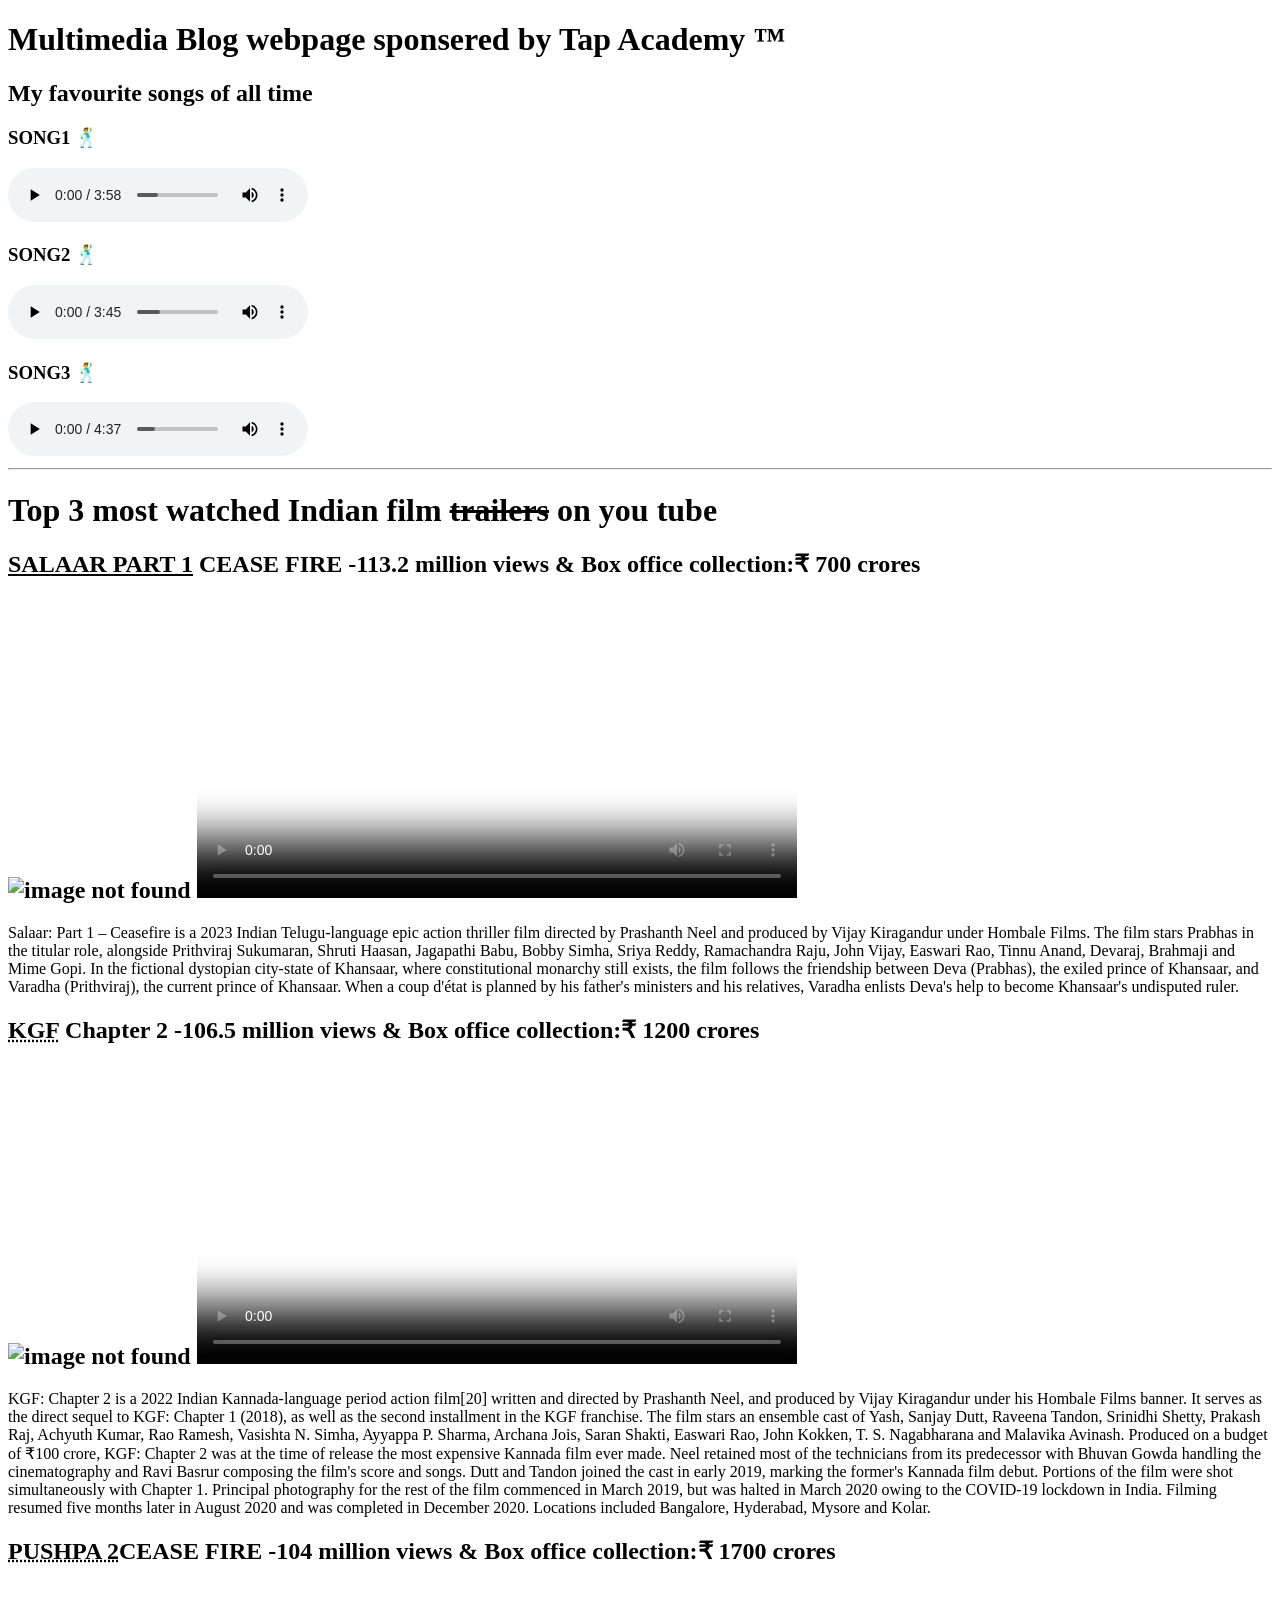
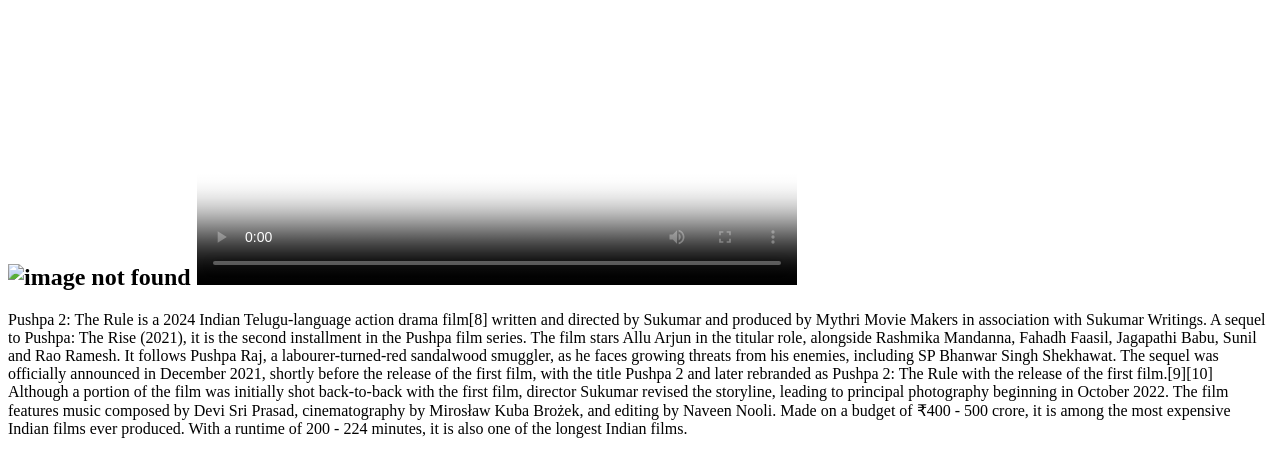
==== index.html @ 3ef05609 "file name changed" ====
<!doctype html>
<html lang="en">
  <head>
    <meta charset="UTF-8" />
    <meta name="viewport" content="width=device-width, initial-scale=1.0" />
    <title>HTML day1</title>
    <link rel="icon" href="./assets/image 4.jpg" />
  </head>
  <body>
    <h1>Multimedia Blog webpage sponsered by Tap Academy &trade;</h1>
    <h2>My favourite songs of all time</h2>
    <h3>SONG1 🕺</h3>
    <audio src="./assets/song 1.mp3" controls></audio>
    <h3>SONG2 🕺</h3>
    <audio src="./assets/song 2.mp3" controls></audio>
    <h3>SONG3 🕺</h3>
    <audio src="./assets/song 3.mp3" controls></audio>
    <hr />
    <h1>Top 3 most watched Indian film <del>trailers</del> on you tube</h1>
    <h2>
      <u>SALAAR PART 1</u> CEASE FIRE -113.2 million views & Box office
      collection:₹ 700 crores
    </h2>
    <h2>
      <img
        src="https://upload.wikimedia.org/wikipedia/en/a/a6/Salaar_Part_1_%E2%80%93_Ceasefire.jpg"
        height="300"
        width="250"
        alt="image not found"
      />
      <video
        poster="https://cdn.123telugu.com/content/wp-content/uploads/2023/12/Salaar-m-10.jpg"
        src="./assets/trailer 1.mp4"
        controls
        height="300"
        width="600"
      ></video>
    </h2>
    <p>
      Salaar: Part 1 – Ceasefire is a 2023 Indian Telugu-language epic action
      thriller film directed by Prashanth Neel and produced by Vijay Kiragandur
      under Hombale Films. The film stars Prabhas in the titular role, alongside
      Prithviraj Sukumaran, Shruti Haasan, Jagapathi Babu, Bobby Simha, Sriya
      Reddy, Ramachandra Raju, John Vijay, Easwari Rao, Tinnu Anand, Devaraj,
      Brahmaji and Mime Gopi. In the fictional dystopian city-state of Khansaar,
      where constitutional monarchy still exists, the film follows the
      friendship between Deva (Prabhas), the exiled prince of Khansaar, and
      Varadha (Prithviraj), the current prince of Khansaar. When a coup d'état
      is planned by his father's ministers and his relatives, Varadha enlists
      Deva's help to become Khansaar's undisputed ruler.
    </p>

    <h2>
      <abbr title="Kolar Gold Fields">KGF</abbr> Chapter 2 -106.5 million views
      & Box office collection:₹ 1200 crores
    </h2>
    <h2>
      <img
        src="https://m.media-amazon.com/images/S/pv-target-images/ef222e4c367082c8f94315fbf5b62d350547c5e2589a97f12d5414979c64a9fc.jpg"
        height="300"
        width="250"
        alt="image not found"
      />
      <video
        poster="https://assets.thehansindia.com/h-upload/2020/03/13/953682-kgf-chapter-2.webp"
        src="./assets/trailer 2.mp4"
        controls
        height="300"
        width="600"
      ></video>
    </h2>
    <p>
      KGF: Chapter 2 is a 2022 Indian Kannada-language period action film[20]
      written and directed by Prashanth Neel, and produced by Vijay Kiragandur
      under his Hombale Films banner. It serves as the direct sequel to KGF:
      Chapter 1 (2018), as well as the second installment in the KGF franchise.
      The film stars an ensemble cast of Yash, Sanjay Dutt, Raveena Tandon,
      Srinidhi Shetty, Prakash Raj, Achyuth Kumar, Rao Ramesh, Vasishta N.
      Simha, Ayyappa P. Sharma, Archana Jois, Saran Shakti, Easwari Rao, John
      Kokken, T. S. Nagabharana and Malavika Avinash. Produced on a budget of
      ₹100 crore, KGF: Chapter 2 was at the time of release the most expensive
      Kannada film ever made. Neel retained most of the technicians from its
      predecessor with Bhuvan Gowda handling the cinematography and Ravi Basrur
      composing the film's score and songs. Dutt and Tandon joined the cast in
      early 2019, marking the former's Kannada film debut. Portions of the film
      were shot simultaneously with Chapter 1. Principal photography for the
      rest of the film commenced in March 2019, but was halted in March 2020
      owing to the COVID-19 lockdown in India. Filming resumed five months later
      in August 2020 and was completed in December 2020. Locations included
      Bangalore, Hyderabad, Mysore and Kolar.
    </p>

    <h2>
      <abbr title="Pushpa 2 The Rule">PUSHPA 2</abbr>CEASE FIRE -104 million
      views & Box office collection:₹ 1700 crores
    </h2>
    <h2>
      <img
        src="https://m.media-amazon.com/images/M/MV5BZjllNTdiM2QtYjQ0Ni00ZGM1LWFlYmUtNWY0YjMzYWIxOTYxXkEyXkFqcGc@._V1_.jpg"
        height="300"
        width="250"
        alt="image not found"
      />
      <video
        poster="https://cdn.bollywoodbubble.com/wp-content/uploads/2024/11/pushpa-2-screen-worldwide.jpg"
        src="./assets/trailer 3.mp4"
        controls
        height="300"
        width="600"
      ></video>
    </h2>
    <p>
      Pushpa 2: The Rule is a 2024 Indian Telugu-language action drama film[8]
      written and directed by Sukumar and produced by Mythri Movie Makers in
      association with Sukumar Writings. A sequel to Pushpa: The Rise (2021), it
      is the second installment in the Pushpa film series. The film stars Allu
      Arjun in the titular role, alongside Rashmika Mandanna, Fahadh Faasil,
      Jagapathi Babu, Sunil and Rao Ramesh. It follows Pushpa Raj, a
      labourer-turned-red sandalwood smuggler, as he faces growing threats from
      his enemies, including SP Bhanwar Singh Shekhawat. The sequel was
      officially announced in December 2021, shortly before the release of the
      first film, with the title Pushpa 2 and later rebranded as Pushpa 2: The
      Rule with the release of the first film.[9][10] Although a portion of the
      film was initially shot back-to-back with the first film, director Sukumar
      revised the storyline, leading to principal photography beginning in
      October 2022. The film features music composed by Devi Sri Prasad,
      cinematography by Mirosław Kuba Brożek, and editing by Naveen Nooli. Made
      on a budget of ₹400 - 500 crore, it is among the most expensive Indian
      films ever produced. With a runtime of 200 - 224 minutes, it is also one
      of the longest Indian films.
    </p>
  </body>
</html>
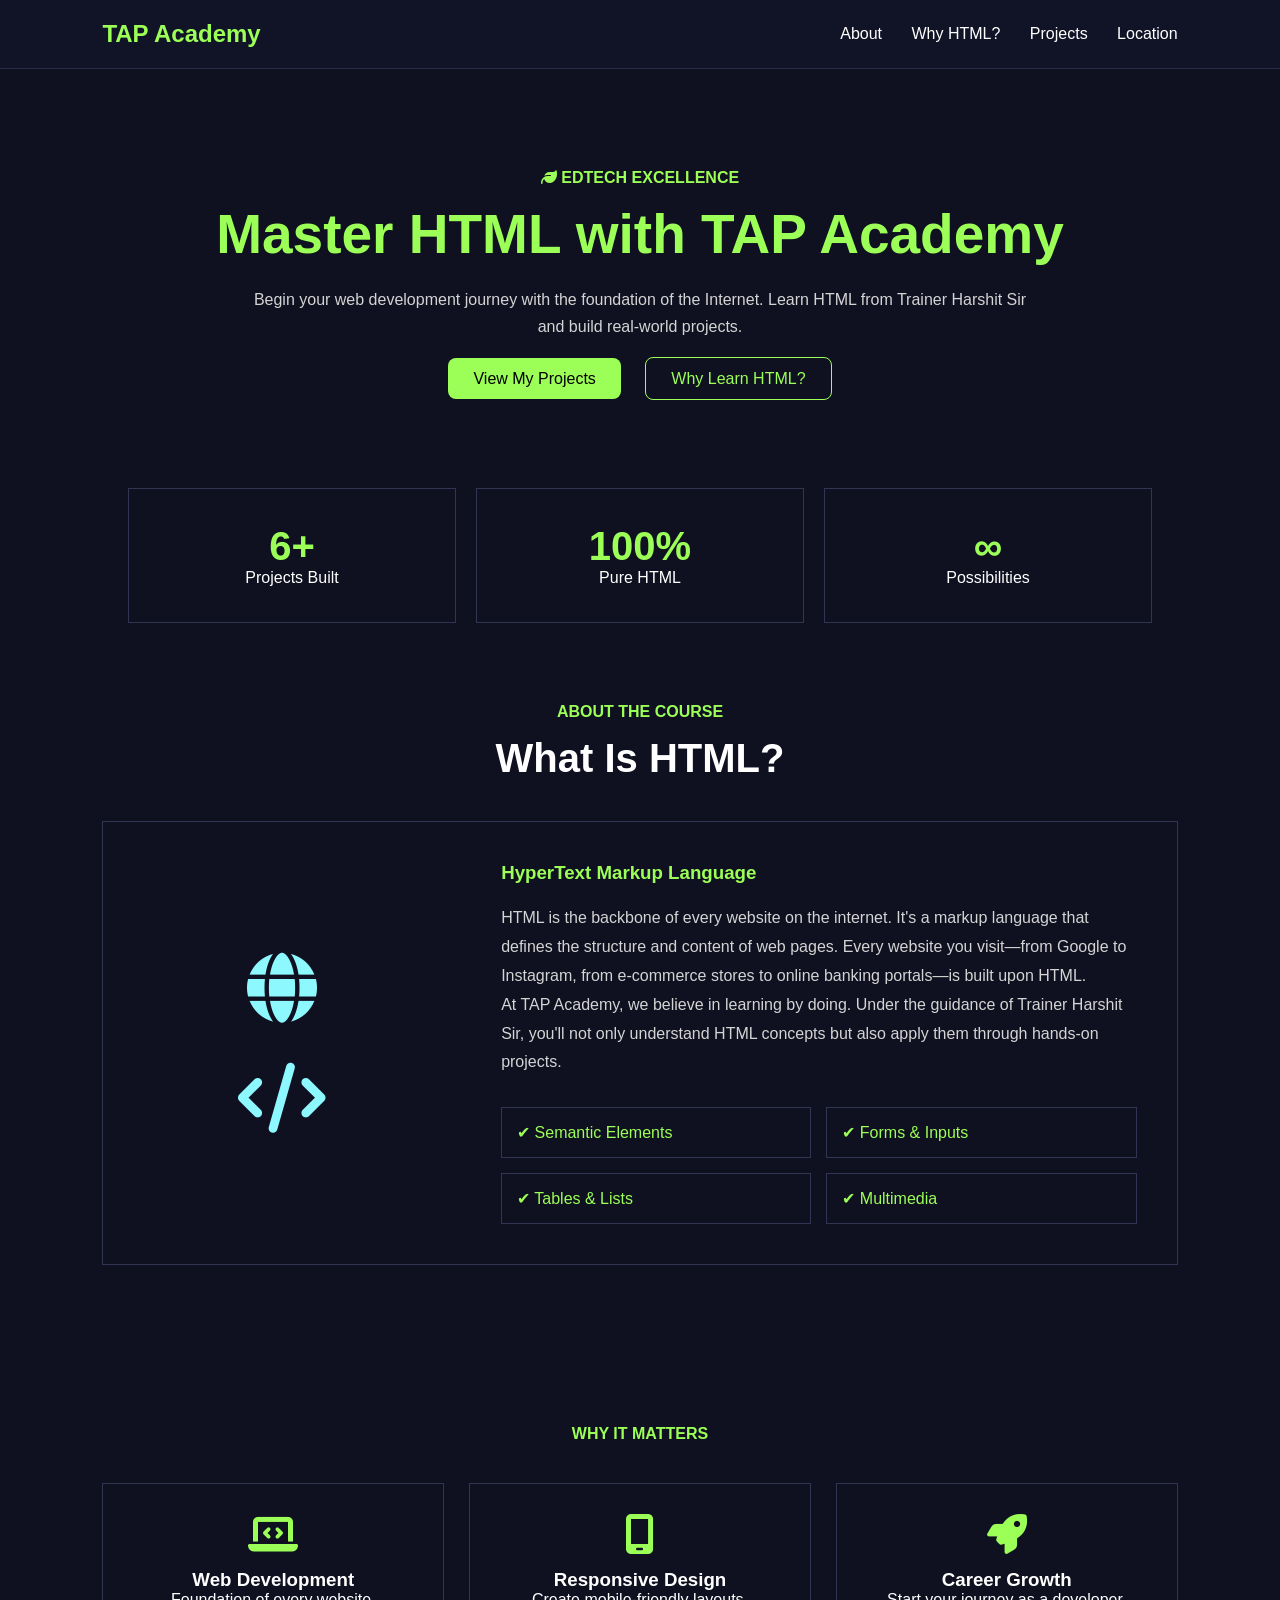
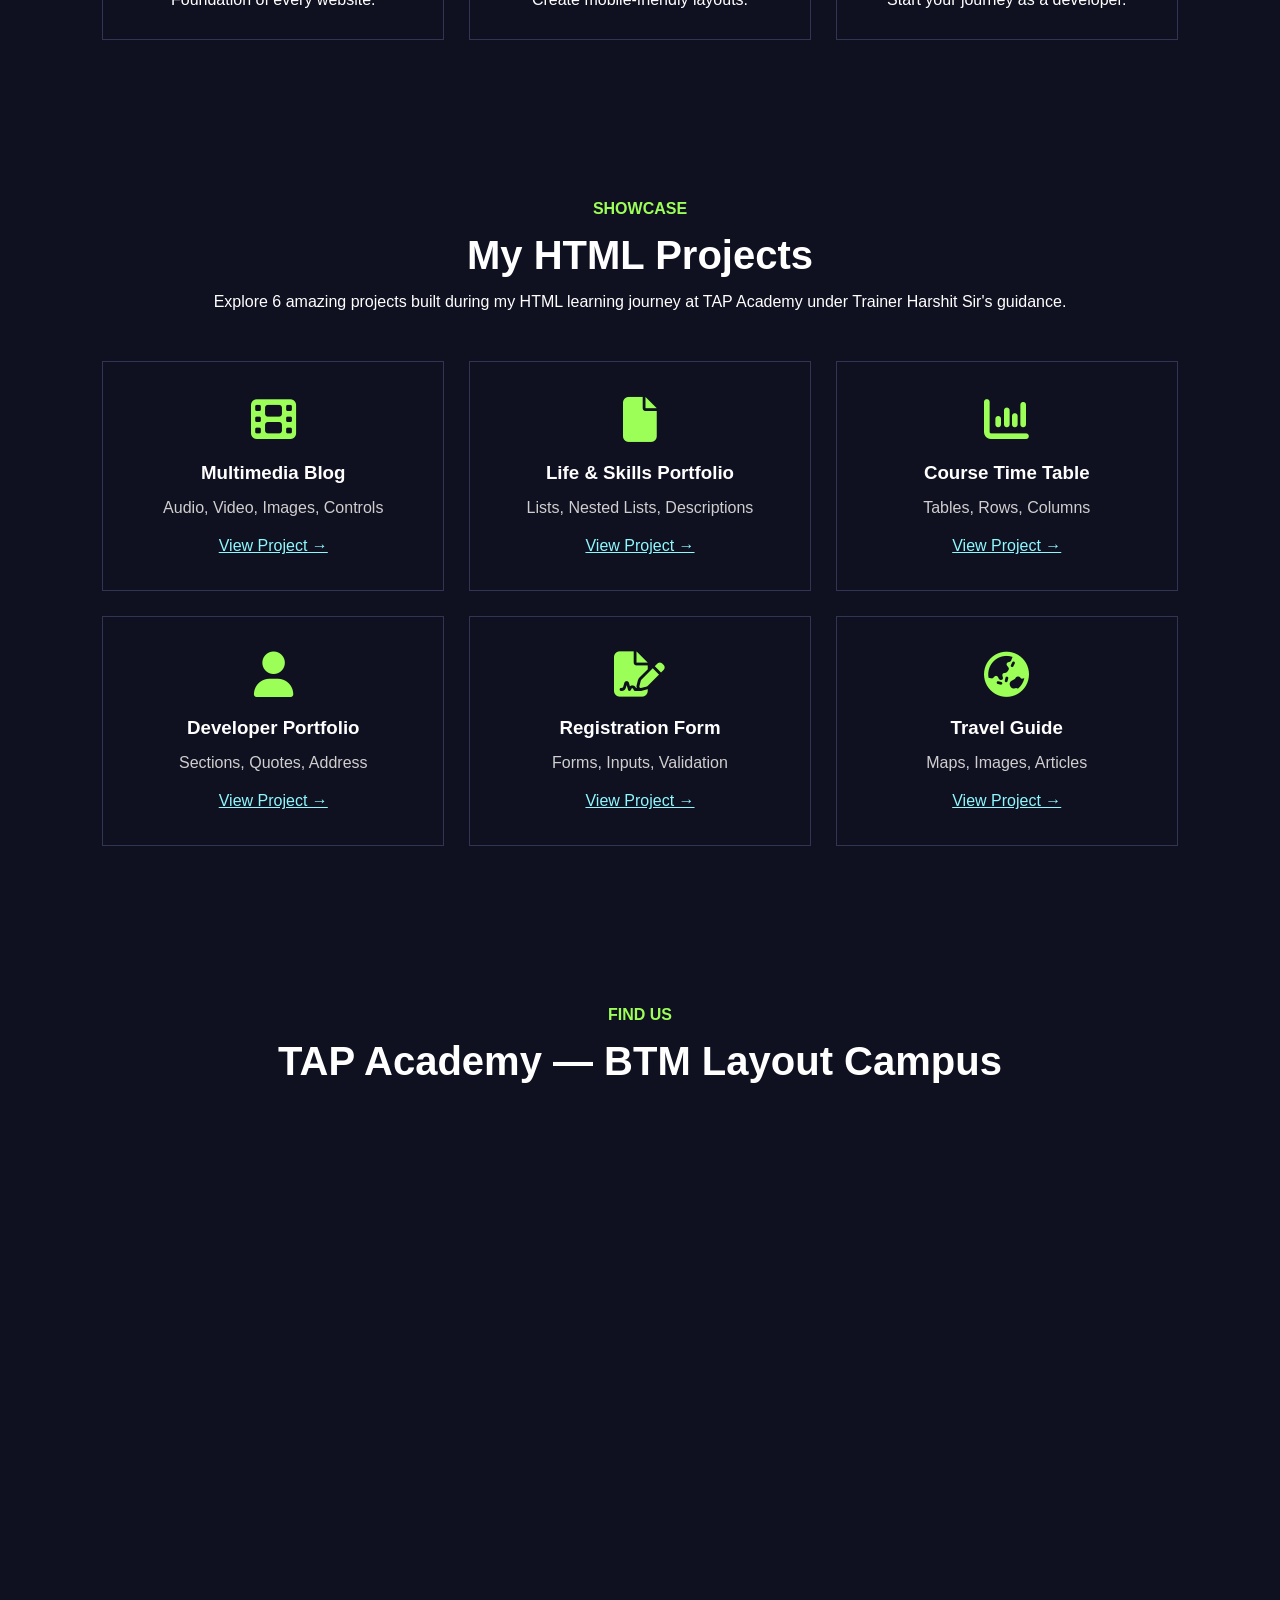
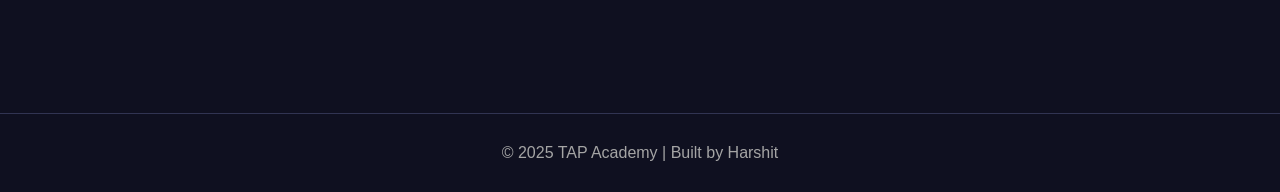
==== commit 3c99f2ad: "Changed the programs" ====
--- a/index.html
+++ b/index.html
@@ -3,131 +3,198 @@
   <head>
     <meta charset="UTF-8" />
     <meta name="viewport" content="width=device-width, initial-scale=1.0" />
-    <title>HTML day1</title>
-    <link rel="icon" href="./assets/image 4.jpg" />
+    <title>TAP Academy HTML Showcase</title>
+
+    <link rel="stylesheet" href="./CSS/index.css" />
+
+    <link
+      rel="stylesheet"
+      href="https://cdnjs.cloudflare.com/ajax/libs/font-awesome/6.5.0/css/all.min.css"
+    />
   </head>
+
   <body>
-    <h1>Multimedia Blog webpage sponsered by Tap Academy &trade;</h1>
-    <h2>My favourite songs of all time</h2>
-    <h3>SONG1 🕺</h3>
-    <audio src="./assets/song 1.mp3" controls></audio>
-    <h3>SONG2 🕺</h3>
-    <audio src="./assets/song 2.mp3" controls></audio>
-    <h3>SONG3 🕺</h3>
-    <audio src="./assets/song 3.mp3" controls></audio>
-    <hr />
-    <h1>Top 3 most watched Indian film <del>trailers</del> on you tube</h1>
-    <h2>
-      <u>SALAAR PART 1</u> CEASE FIRE -113.2 million views & Box office
-      collection:₹ 700 crores
-    </h2>
-    <h2>
-      <img
-        src="https://upload.wikimedia.org/wikipedia/en/a/a6/Salaar_Part_1_%E2%80%93_Ceasefire.jpg"
-        height="300"
-        width="250"
-        alt="image not found"
-      />
-      <video
-        poster="https://cdn.123telugu.com/content/wp-content/uploads/2023/12/Salaar-m-10.jpg"
-        src="./assets/trailer 1.mp4"
-        controls
-        height="300"
-        width="600"
-      ></video>
-    </h2>
-    <p>
-      Salaar: Part 1 – Ceasefire is a 2023 Indian Telugu-language epic action
-      thriller film directed by Prashanth Neel and produced by Vijay Kiragandur
-      under Hombale Films. The film stars Prabhas in the titular role, alongside
-      Prithviraj Sukumaran, Shruti Haasan, Jagapathi Babu, Bobby Simha, Sriya
-      Reddy, Ramachandra Raju, John Vijay, Easwari Rao, Tinnu Anand, Devaraj,
-      Brahmaji and Mime Gopi. In the fictional dystopian city-state of Khansaar,
-      where constitutional monarchy still exists, the film follows the
-      friendship between Deva (Prabhas), the exiled prince of Khansaar, and
-      Varadha (Prithviraj), the current prince of Khansaar. When a coup d'état
-      is planned by his father's ministers and his relatives, Varadha enlists
-      Deva's help to become Khansaar's undisputed ruler.
-    </p>
-
-    <h2>
-      <abbr title="Kolar Gold Fields">KGF</abbr> Chapter 2 -106.5 million views
-      & Box office collection:₹ 1200 crores
-    </h2>
-    <h2>
-      <img
-        src="https://m.media-amazon.com/images/S/pv-target-images/ef222e4c367082c8f94315fbf5b62d350547c5e2589a97f12d5414979c64a9fc.jpg"
-        height="300"
-        width="250"
-        alt="image not found"
-      />
-      <video
-        poster="https://assets.thehansindia.com/h-upload/2020/03/13/953682-kgf-chapter-2.webp"
-        src="./assets/trailer 2.mp4"
-        controls
-        height="300"
-        width="600"
-      ></video>
-    </h2>
-    <p>
-      KGF: Chapter 2 is a 2022 Indian Kannada-language period action film[20]
-      written and directed by Prashanth Neel, and produced by Vijay Kiragandur
-      under his Hombale Films banner. It serves as the direct sequel to KGF:
-      Chapter 1 (2018), as well as the second installment in the KGF franchise.
-      The film stars an ensemble cast of Yash, Sanjay Dutt, Raveena Tandon,
-      Srinidhi Shetty, Prakash Raj, Achyuth Kumar, Rao Ramesh, Vasishta N.
-      Simha, Ayyappa P. Sharma, Archana Jois, Saran Shakti, Easwari Rao, John
-      Kokken, T. S. Nagabharana and Malavika Avinash. Produced on a budget of
-      ₹100 crore, KGF: Chapter 2 was at the time of release the most expensive
-      Kannada film ever made. Neel retained most of the technicians from its
-      predecessor with Bhuvan Gowda handling the cinematography and Ravi Basrur
-      composing the film's score and songs. Dutt and Tandon joined the cast in
-      early 2019, marking the former's Kannada film debut. Portions of the film
-      were shot simultaneously with Chapter 1. Principal photography for the
-      rest of the film commenced in March 2019, but was halted in March 2020
-      owing to the COVID-19 lockdown in India. Filming resumed five months later
-      in August 2020 and was completed in December 2020. Locations included
-      Bangalore, Hyderabad, Mysore and Kolar.
-    </p>
-
-    <h2>
-      <abbr title="Pushpa 2 The Rule">PUSHPA 2</abbr>CEASE FIRE -104 million
-      views & Box office collection:₹ 1700 crores
-    </h2>
-    <h2>
-      <img
-        src="https://m.media-amazon.com/images/M/MV5BZjllNTdiM2QtYjQ0Ni00ZGM1LWFlYmUtNWY0YjMzYWIxOTYxXkEyXkFqcGc@._V1_.jpg"
-        height="300"
-        width="250"
-        alt="image not found"
-      />
-      <video
-        poster="https://cdn.bollywoodbubble.com/wp-content/uploads/2024/11/pushpa-2-screen-worldwide.jpg"
-        src="./assets/trailer 3.mp4"
-        controls
-        height="300"
-        width="600"
-      ></video>
-    </h2>
-    <p>
-      Pushpa 2: The Rule is a 2024 Indian Telugu-language action drama film[8]
-      written and directed by Sukumar and produced by Mythri Movie Makers in
-      association with Sukumar Writings. A sequel to Pushpa: The Rise (2021), it
-      is the second installment in the Pushpa film series. The film stars Allu
-      Arjun in the titular role, alongside Rashmika Mandanna, Fahadh Faasil,
-      Jagapathi Babu, Sunil and Rao Ramesh. It follows Pushpa Raj, a
-      labourer-turned-red sandalwood smuggler, as he faces growing threats from
-      his enemies, including SP Bhanwar Singh Shekhawat. The sequel was
-      officially announced in December 2021, shortly before the release of the
-      first film, with the title Pushpa 2 and later rebranded as Pushpa 2: The
-      Rule with the release of the first film.[9][10] Although a portion of the
-      film was initially shot back-to-back with the first film, director Sukumar
-      revised the storyline, leading to principal photography beginning in
-      October 2022. The film features music composed by Devi Sri Prasad,
-      cinematography by Mirosław Kuba Brożek, and editing by Naveen Nooli. Made
-      on a budget of ₹400 - 500 crore, it is among the most expensive Indian
-      films ever produced. With a runtime of 200 - 224 minutes, it is also one
-      of the longest Indian films.
-    </p>
+    <!-- Navbar -->
+    <header>
+      <div class="logo">TAP Academy</div>
+
+      <nav>
+        <a href="#about">About</a>
+        <a href="#html">Why HTML?</a>
+        <a href="#projects">Projects</a>
+        <a href="#location">Location</a>
+      </nav>
+    </header>
+
+    <!-- Hero Section -->
+    <section class="hero" id="about">
+      <span class="badge">
+        <i class="fa-solid fa-leaf"></i> EDTECH EXCELLENCE
+      </span>
+
+      <h1>Master HTML with TAP Academy</h1>
+
+      <p>
+        Begin your web development journey with the foundation of the Internet.
+        Learn HTML from Trainer Harshit Sir and build real-world projects.
+      </p>
+
+      <div class="hero-buttons">
+        <a href="#projects" class="btn">View My Projects</a>
+        <a href="#html" class="btn-outline">Why Learn HTML?</a>
+      </div>
+    </section>
+
+    <!-- Stats -->
+    <section class="stats">
+      <div class="stat-card">
+        <h2>6+</h2>
+        <p>Projects Built</p>
+      </div>
+
+      <div class="stat-card">
+        <h2>100%</h2>
+        <p>Pure HTML</p>
+      </div>
+
+      <div class="stat-card">
+        <h2>∞</h2>
+        <p>Possibilities</p>
+      </div>
+    </section>
+
+    <!-- HTML Section -->
+    <section id="html" class="html-section">
+      <h4>ABOUT THE COURSE</h4>
+      <h2>What Is HTML?</h2>
+
+      <div class="html-container">
+        <div class="icon-box">
+          <i class="fa-solid fa-globe"></i>
+          <i class="fa-solid fa-code"></i>
+        </div>
+
+        <div class="content-box">
+          <h3>HyperText Markup Language</h3>
+
+          <p>
+            HTML is the backbone of every website on the internet. It's a markup
+            language that defines the structure and content of web pages. Every
+            website you visit—from Google to Instagram, from e-commerce stores
+            to online banking portals—is built upon HTML.
+          </p>
+
+          <p>
+            At TAP Academy, we believe in learning by doing. Under the guidance
+            of Trainer Harshit Sir, you'll not only understand HTML concepts but
+            also apply them through hands-on projects.
+          </p>
+
+          <div class="skills">
+            <div>✔ Semantic Elements</div>
+            <div>✔ Forms & Inputs</div>
+            <div>✔ Tables & Lists</div>
+            <div>✔ Multimedia</div>
+          </div>
+        </div>
+      </div>
+    </section>
+
+    <!-- Why HTML -->
+    <section class="why-section">
+      <h4>WHY IT MATTERS</h4>
+
+      <div class="why-grid">
+        <div class="why-card">
+          <i class="fa-solid fa-laptop-code"></i>
+          <h3>Web Development</h3>
+          <p>Foundation of every website.</p>
+        </div>
+
+        <div class="why-card">
+          <i class="fa-solid fa-mobile-screen"></i>
+          <h3>Responsive Design</h3>
+          <p>Create mobile-friendly layouts.</p>
+        </div>
+
+        <div class="why-card">
+          <i class="fa-solid fa-rocket"></i>
+          <h3>Career Growth</h3>
+          <p>Start your journey as a developer.</p>
+        </div>
+      </div>
+    </section>
+
+    <!-- Projects -->
+    <section class="projects" id="projects">
+      <h4>SHOWCASE</h4>
+      <h2>My HTML Projects</h2>
+
+      <p>
+        Explore 6 amazing projects built during my HTML learning journey at TAP
+        Academy under Trainer Harshit Sir's guidance.
+      </p>
+
+      <div class="project-grid">
+        <div class="project-card">
+          <i class="fa-solid fa-film"></i>
+          <h3>Multimedia Blog</h3>
+          <p>Audio, Video, Images, Controls</p>
+          <a href="./Project-1.html">View Project →</a>
+        </div>
+
+        <div class="project-card">
+          <i class="fa-solid fa-file"></i>
+          <h3>Life & Skills Portfolio</h3>
+          <p>Lists, Nested Lists, Descriptions</p>
+          <a href="./Project-2.html">View Project →</a>
+        </div>
+
+        <div class="project-card">
+          <i class="fa-solid fa-chart-column"></i>
+          <h3>Course Time Table</h3>
+          <p>Tables, Rows, Columns</p>
+          <a href="./Project-6.html">View Project →</a>
+        </div>
+
+        <div class="project-card">
+          <i class="fa-solid fa-user"></i>
+          <h3>Developer Portfolio</h3>
+          <p>Sections, Quotes, Address</p>
+          <a href="./Project-3.html">View Project →</a>
+        </div>
+
+        <div class="project-card">
+          <i class="fa-solid fa-file-signature"></i>
+          <h3>Registration Form</h3>
+          <p>Forms, Inputs, Validation</p>
+          <a href="./Project-5.html">View Project →</a>
+        </div>
+
+        <div class="project-card">
+          <i class="fa-solid fa-earth-asia"></i>
+          <h3>Travel Guide</h3>
+          <p>Maps, Images, Articles</p>
+          <a href="./Project-4.html">View Project →</a>
+        </div>
+      </div>
+    </section>
+
+    <!-- Location -->
+    <section class="location" id="location">
+      <h4>FIND US</h4>
+
+      <h2>TAP Academy — BTM Layout Campus</h2>
+
+      <iframe
+        src="https://maps.google.com/maps?q=Tap%20Academy%20BTM&t=&z=13&ie=UTF8&iwloc=&output=embed"
+        allowfullscreen=""
+      >
+      </iframe>
+    </section>
+
+    <footer>
+      <p>© 2025 TAP Academy | Built by Harshit</p>
+    </footer>
   </body>
 </html>
--- a/CSS/index.css
+++ b/CSS/index.css
@@ -0,0 +1,290 @@
+* {
+  margin: 0;
+  padding: 0;
+  box-sizing: border-box;
+  font-family:
+    Segoe UI,
+    sans-serif;
+}
+
+body {
+  background: #0f1020;
+  color: white;
+}
+
+/* Navbar */
+
+header {
+  display: flex;
+  justify-content: space-between;
+  align-items: center;
+  padding: 20px 8%;
+  border-bottom: 1px solid #2b2d45;
+  position: sticky;
+  top: 0;
+  background: #111327;
+  z-index: 1000;
+}
+
+.logo {
+  color: #9cff57;
+  font-size: 24px;
+  font-weight: bold;
+}
+
+nav a {
+  text-decoration: none;
+  color: white;
+  margin-left: 25px;
+  transition: 0.3s;
+}
+
+nav a:hover {
+  color: #9cff57;
+}
+
+/* Hero */
+
+.hero {
+  text-align: center;
+  padding: 100px 10%;
+}
+
+.badge {
+  color: #9cff57;
+  font-weight: bold;
+}
+
+.hero h1 {
+  margin-top: 15px;
+  font-size: 55px;
+  color: #9cff57;
+}
+
+.hero p {
+  max-width: 800px;
+  margin: 20px auto;
+  line-height: 1.7;
+  color: #d4d4d4;
+}
+
+.hero-buttons {
+  margin-top: 30px;
+}
+
+.btn,
+.btn-outline {
+  padding: 12px 25px;
+  text-decoration: none;
+  border-radius: 8px;
+  margin: 10px;
+}
+
+.btn {
+  background: #9cff57;
+  color: black;
+}
+
+.btn-outline {
+  border: 1px solid #9cff57;
+  color: #9cff57;
+}
+
+/* Stats */
+
+.stats {
+  width: 80%;
+  margin: auto;
+  display: grid;
+  grid-template-columns: repeat(3, 1fr);
+  gap: 20px;
+}
+
+.stat-card {
+  border: 1px solid #313452;
+  text-align: center;
+  padding: 35px;
+}
+
+.stat-card h2 {
+  color: #9cff57;
+  font-size: 40px;
+}
+
+/* HTML Section */
+
+.html-section {
+  padding: 80px 8%;
+}
+
+.html-section h4,
+.projects h4,
+.location h4,
+.why-section h4 {
+  text-align: center;
+  color: #9cff57;
+}
+
+.html-section h2,
+.projects h2,
+.location h2 {
+  text-align: center;
+  margin: 15px;
+  font-size: 40px;
+}
+
+.html-container {
+  margin-top: 40px;
+  border: 1px solid #313452;
+  display: grid;
+  grid-template-columns: 1fr 2fr;
+}
+
+.icon-box {
+  display: flex;
+  flex-direction: column;
+  justify-content: center;
+  align-items: center;
+  gap: 40px;
+  font-size: 70px;
+  color: #8ef8ff;
+}
+
+.content-box {
+  padding: 40px;
+}
+
+.content-box h3 {
+  color: #9cff57;
+  margin-bottom: 20px;
+}
+
+.content-box p {
+  line-height: 1.8;
+  color: #d4d4d4;
+}
+
+.skills {
+  display: grid;
+  grid-template-columns: repeat(2, 1fr);
+  gap: 15px;
+  margin-top: 30px;
+}
+
+.skills div {
+  border: 1px solid #313452;
+  padding: 15px;
+  color: #9cff57;
+}
+
+/* Why Section */
+
+.why-section {
+  padding: 80px 8%;
+}
+
+.why-grid {
+  display: grid;
+  grid-template-columns: repeat(3, 1fr);
+  gap: 25px;
+  margin-top: 40px;
+}
+
+.why-card {
+  padding: 30px;
+  border: 1px solid #313452;
+  text-align: center;
+}
+
+.why-card i {
+  font-size: 40px;
+  color: #9cff57;
+  margin-bottom: 15px;
+}
+
+/* Projects */
+
+.projects {
+  padding: 80px 8%;
+  text-align: center;
+}
+
+.project-grid {
+  display: grid;
+  grid-template-columns: repeat(3, 1fr);
+  gap: 25px;
+  margin-top: 50px;
+}
+
+.project-card {
+  border: 1px solid #313452;
+  padding: 35px;
+  transition: 0.4s;
+}
+
+.project-card:hover {
+  transform: translateY(-8px);
+  box-shadow: 0 0 20px #9cff5740;
+}
+
+.project-card i {
+  font-size: 45px;
+  color: #9cff57;
+  margin-bottom: 20px;
+}
+
+.project-card h3 {
+  margin-bottom: 15px;
+}
+
+.project-card p {
+  color: #cfcfcf;
+  margin-bottom: 20px;
+}
+
+.project-card a {
+  color: #8ef8ff;
+}
+
+/* Location */
+
+.location {
+  padding: 80px 8%;
+  text-align: center;
+}
+
+.location iframe {
+  width: 100%;
+  height: 500px;
+  border: none;
+  border-radius: 12px;
+  margin-top: 30px;
+}
+
+/* Footer */
+
+footer {
+  text-align: center;
+  padding: 30px;
+  border-top: 1px solid #313452;
+  color: #a5a5a5;
+}
+
+/* Responsive */
+
+@media (max-width: 768px) {
+  .stats,
+  .project-grid,
+  .why-grid,
+  .html-container {
+    grid-template-columns: 1fr;
+  }
+
+  .hero h1 {
+    font-size: 38px;
+  }
+
+  nav {
+    display: none;
+  }
+}
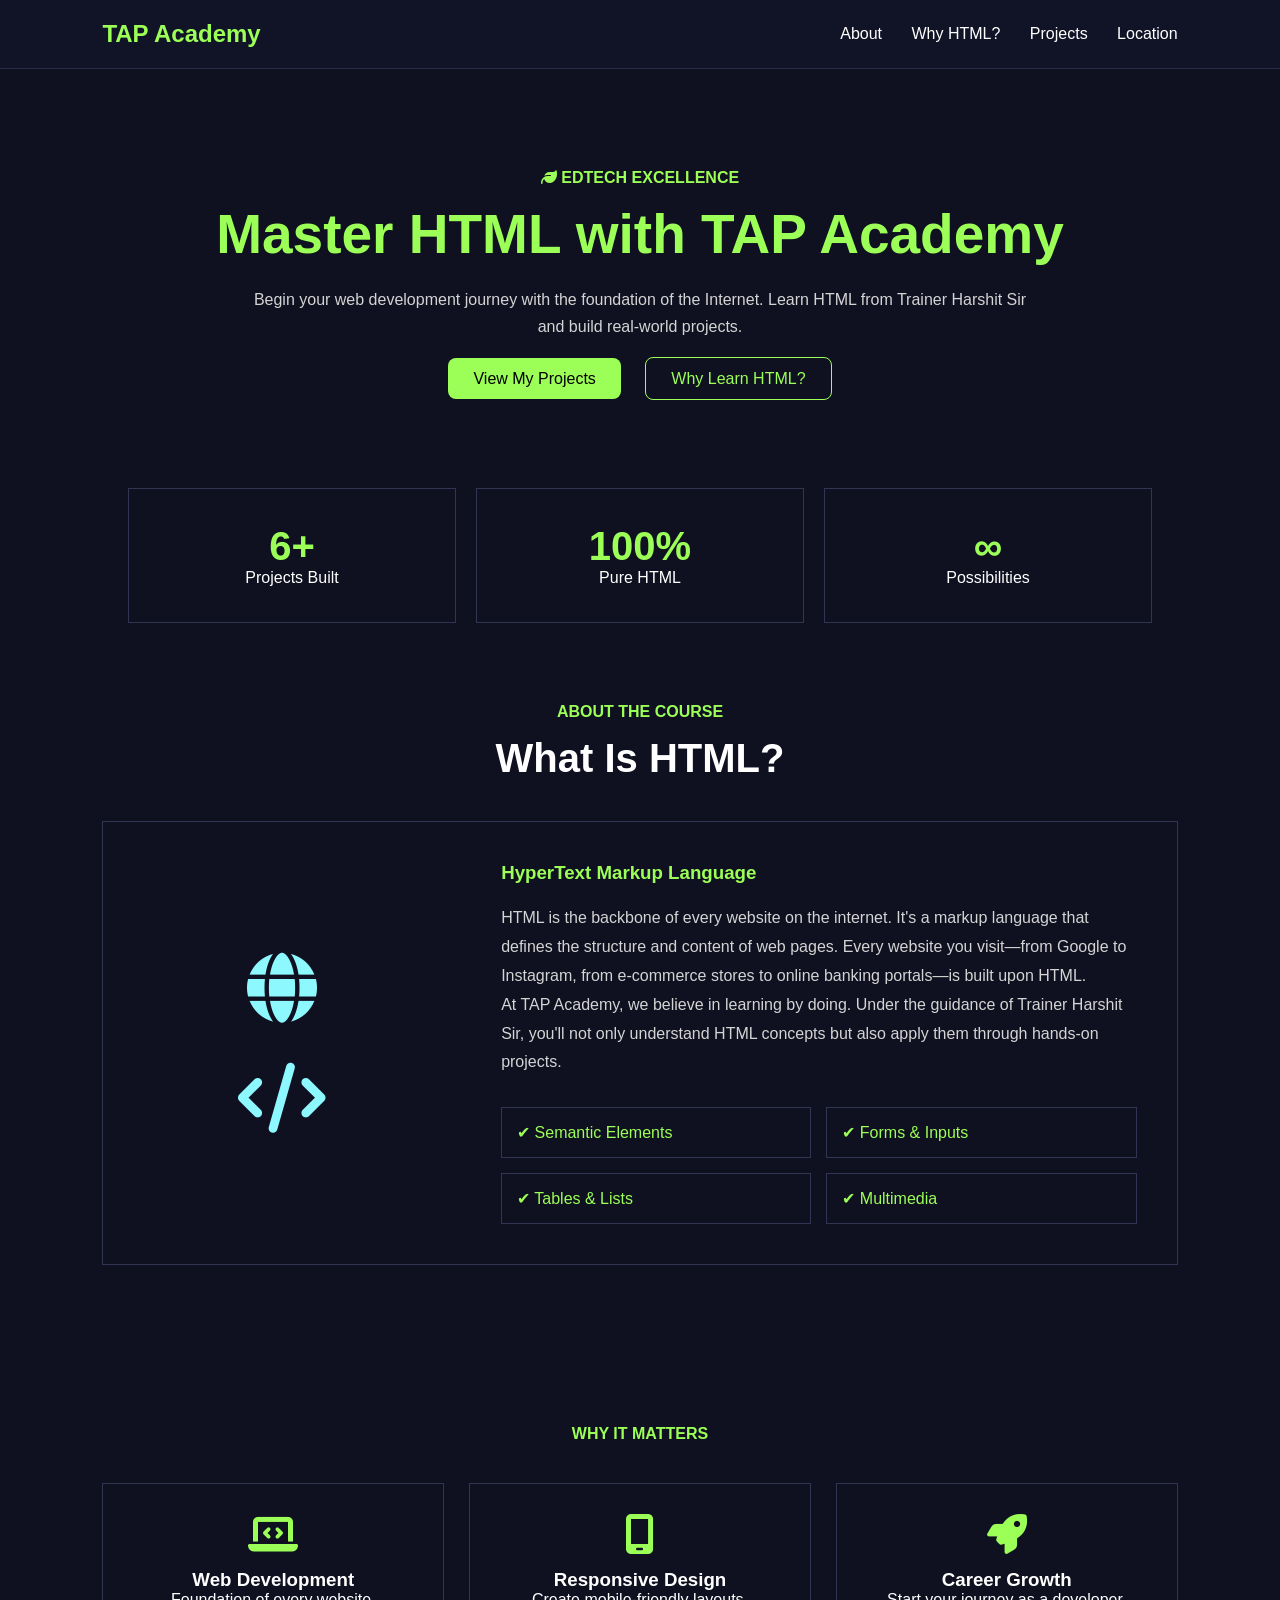
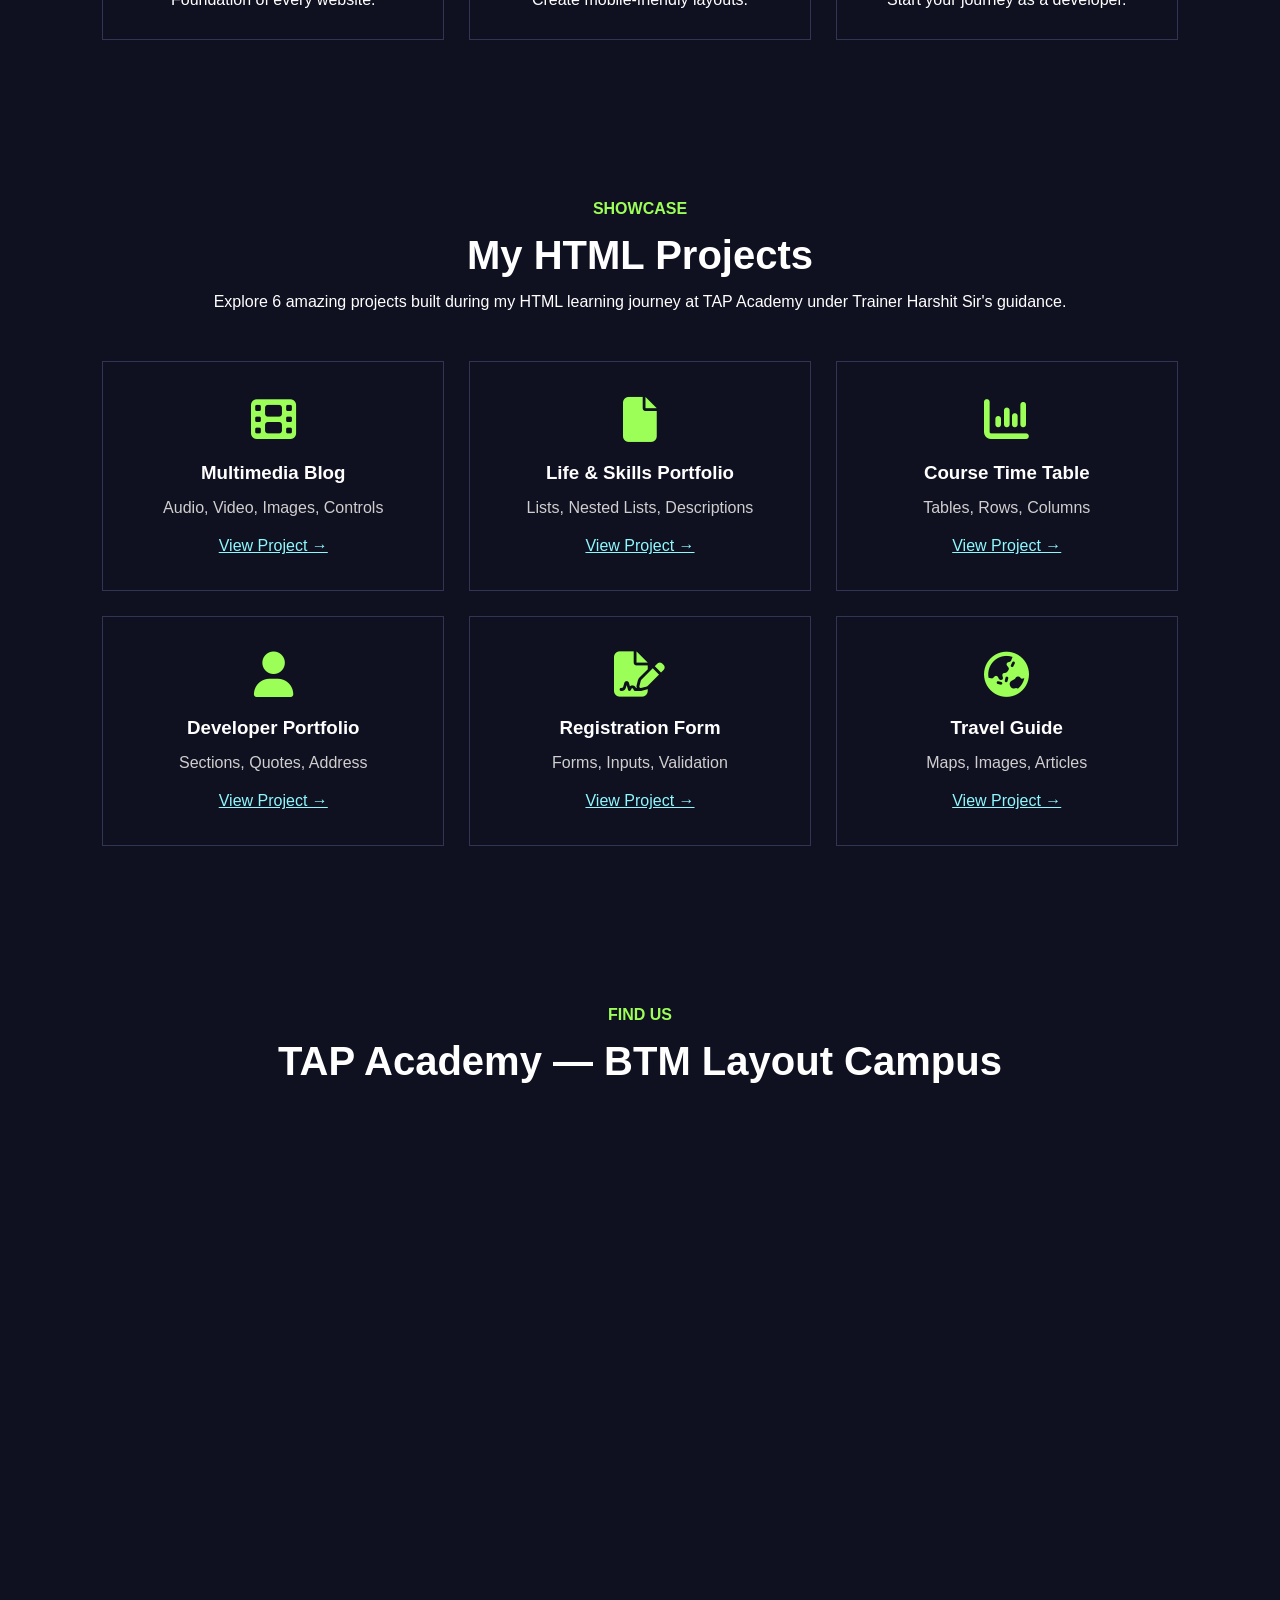
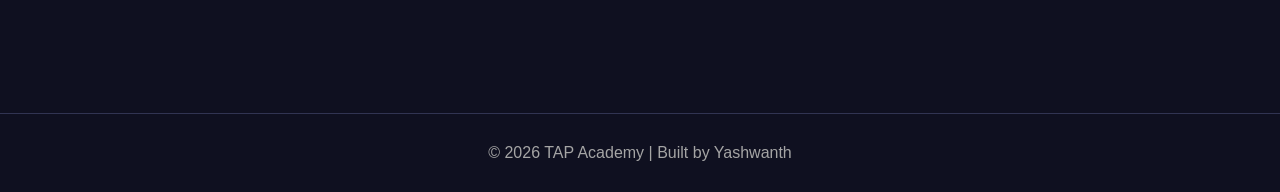
==== commit 209ecfa8: "year changed" ====
--- a/index.html
+++ b/index.html
@@ -194,7 +194,7 @@
     </section>
 
     <footer>
-      <p>© 2025 TAP Academy | Built by Harshit</p>
+      <p>© 2026 TAP Academy | Built by Yashwanth</p>
     </footer>
   </body>
 </html>
